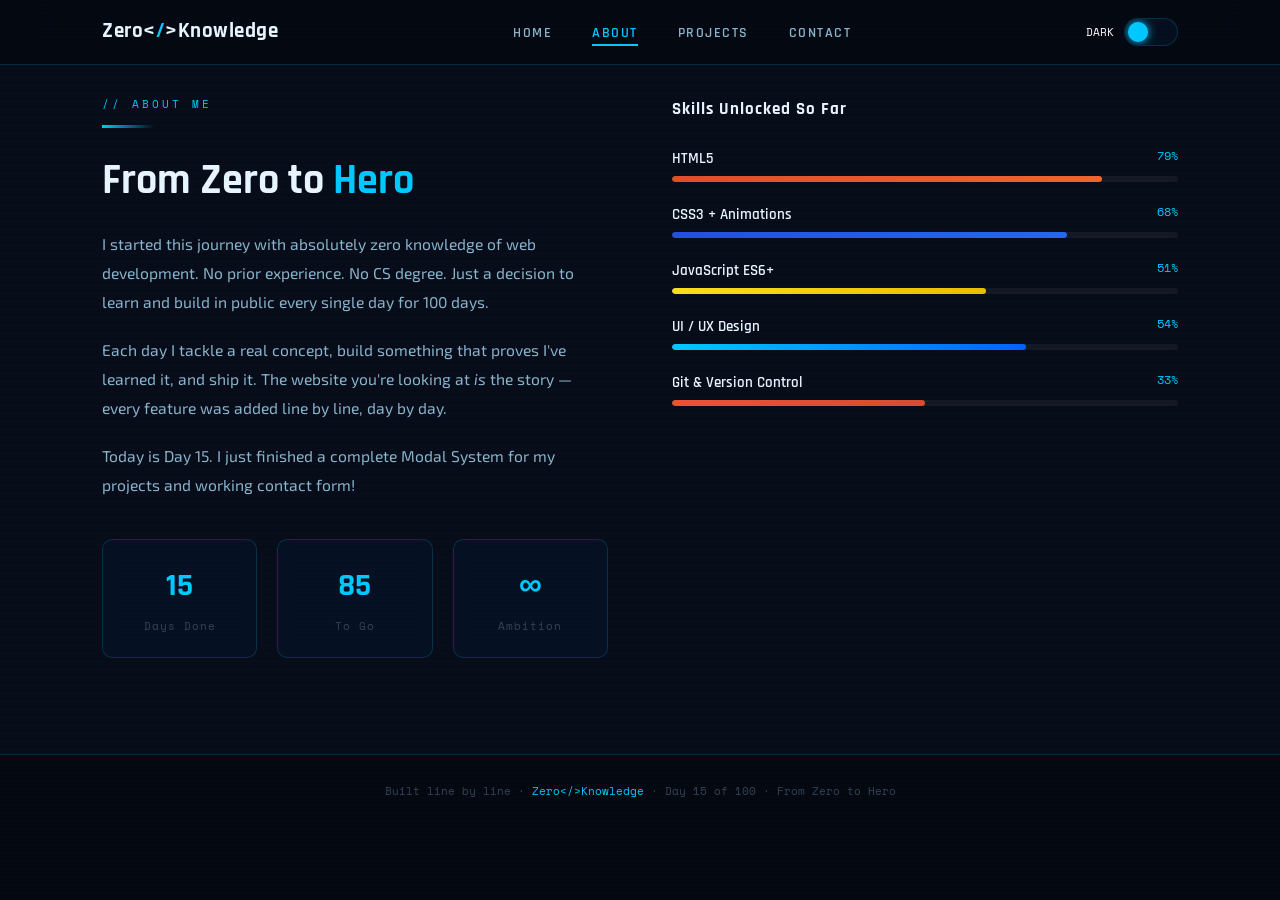
==== about.html @ e258e445 "Add files via upload" ====
<!DOCTYPE html>
<html lang="en" data-theme="dark">
<head>
  <meta charset="UTF-8" />
  <meta name="viewport" content="width=device-width, initial-scale=1.0" />
  <title>Zero&lt;/&gt;Knowledge — About</title>
  <link rel="preconnect" href="https://fonts.googleapis.com" />
  <link href="https://fonts.googleapis.com/css2?family=Rajdhani:wght@400;500;600;700&family=Exo+2:ital,wght@0,300;0,400;0,600;0,800;1,300&family=Space+Mono:wght@400;700&display=swap" rel="stylesheet" />
  <link rel="stylesheet" href="https://cdnjs.cloudflare.com/ajax/libs/font-awesome/6.5.1/css/all.min.css">
  <link rel="stylesheet" href="style.css">
</head>
<body>

<!-- NAVBAR -->
<nav>
  <div class="nav-inner">
    <a class="nav-logo" href="index.html">Zero&lt;<span>/</span>&gt;Knowledge</a>
    <ul class="nav-links">
      <li><a href="index.html">Home</a></li>
      <li><a href="about.html" class="active">About</a></li>
      <li><a href="projects.html">Projects</a></li>
      <li><a href="contact.html">Contact</a></li>
    </ul>
    <div class="theme-toggle" id="themeToggle">
      <span class="toggle-label" id="themeLabel">DARK</span>
      <div class="toggle-track"><div class="toggle-thumb"></div></div>
    </div>
  </div>
</nav>

<!-- ABOUT SECTION -->
<div class="alt-bg">
<div class="sec" id="about">
  <div class="about-grid">
    <div class="about-text reveal">
      <div class="sec-label">// ABOUT ME</div>
      <div class="divider"></div>
      <h2 class="sec-title">From Zero to <span style="color:var(--accent)">Hero</span></h2>
      <p>I started this journey with absolutely zero knowledge of web development. No prior experience. No CS degree. Just a decision to learn and build in public every single day for 100 days.</p>
      <p>Each day I tackle a real concept, build something that proves I've learned it, and ship it. The website you're looking at <em>is</em> the story — every feature was added line by line, day by day.</p>
      <p>Today is Day 15. I just finished a complete Modal System for my projects and working contact form!</p>
      <div class="stats">
        <div class="stat"><span class="stat-num">15</span><span class="stat-lbl">Days Done</span></div>
        <div class="stat"><span class="stat-num">85</span><span class="stat-lbl">To Go</span></div>
        <div class="stat"><span class="stat-num">∞</span><span class="stat-lbl">Ambition</span></div>
      </div>
    </div>
    <div class="skills reveal" style="transition-delay:.15s" id="skills-panel">
      <h3>Skills Unlocked So Far</h3>
      <div class="sk"><div class="sk-meta"><span class="sk-name">HTML5</span><span class="sk-pct" id="p1">0%</span></div><div class="sk-track"><div class="sk-fill f1" id="b1" data-to="85"></div></div></div>
      <div class="sk"><div class="sk-meta"><span class="sk-name">CSS3 + Animations</span><span class="sk-pct" id="p2">0%</span></div><div class="sk-track"><div class="sk-fill f2" id="b2" data-to="78"></div></div></div>
      <div class="sk"><div class="sk-meta"><span class="sk-name">JavaScript ES6+</span><span class="sk-pct" id="p3">0%</span></div><div class="sk-track"><div class="sk-fill f3" id="b3" data-to="62"></div></div></div>
      <div class="sk"><div class="sk-meta"><span class="sk-name">UI / UX Design</span><span class="sk-pct" id="p4">0%</span></div><div class="sk-track"><div class="sk-fill f4" id="b4" data-to="70"></div></div></div>
      <div class="sk"><div class="sk-meta"><span class="sk-name">Git & Version Control</span><span class="sk-pct" id="p5">0%</span></div><div class="sk-track"><div class="sk-fill f5" id="b5" data-to="50"></div></div></div>
    </div>
  </div>
</div>
</div>

<!-- FOOTER -->
<footer>Built line by line · <em>Zero&lt;/&gt;Knowledge</em> · Day 15 of 100 · From Zero to Hero</footer>

<script src="script.js"></script>
</body>
</html>
---- style.css ----
/* ═══════════════════════════════════════
   THEME VARIABLES
═══════════════════════════════════════ */
:root { --t: 0.45s; }

[data-theme="dark"] {
  --bg-primary:     #050810;
  --bg-secondary:   #080c18;
  --bg-card:        rgba(8, 18, 38, 0.72);
  --bg-glass:       rgba(0,200,255,0.05);
  --border-color:   rgba(0,200,255,0.18);
  --border-glow:    rgba(0,200,255,0.45);
  --text-primary:   #e8f4ff;
  --text-secondary: #8ab4cc;
  --text-muted:     #344455;
  --accent:         #00c8ff;
  --accent2:        #0062ff;
  --accent-red:     #ff3366;
  --accent-gold:    #ffd700;
  --nav-bg:         rgba(5,8,16,0.88);
  --card-shadow:    0 8px 40px rgba(0,200,255,0.07);
  --glow:           0 0 22px rgba(0,200,255,0.35), 0 0 70px rgba(0,200,255,0.12);
  --skill-bg:       rgba(255,255,255,0.05);
  --hero-img:       url('img/bg1.png');
  --hero-overlay:   linear-gradient(90deg, rgba(5,8,16,0.98) 0%, rgba(5,8,16,0.90) 40%, rgba(5,8,16,0.55) 65%, rgba(5,8,16,0.15) 100%);
  --scanline-op:    1;
}

[data-theme="light"] {
  --bg-primary:     #f2f5f9;
  --bg-secondary:   #ffffff;
  --bg-card:        rgba(255,255,255,0.88);
  --bg-glass:       rgba(0,100,200,0.04);
  --border-color:   rgba(0,100,200,0.14);
  --border-glow:    rgba(0,100,200,0.3);
  --text-primary:   #0a1628;
  --text-secondary: #3a5068;
  --text-muted:     #8899aa;
  --accent:         #0055cc;
  --accent2:        #003388;
  --accent-red:     #cc0033;
  --accent-gold:    #996600;
  --nav-bg:         rgba(242,245,249,0.92);
  --card-shadow:    0 8px 40px rgba(0,100,200,0.09);
  --glow:           0 4px 24px rgba(0,100,200,0.18);
  --skill-bg:       rgba(0,0,0,0.06);
  --hero-img:       url('img/bg2.png');
  --hero-overlay:   linear-gradient(90deg, rgba(242,245,249,0.98) 0%, rgba(242,245,249,0.92) 40%, rgba(242,245,249,0.55) 65%, rgba(242,245,249,0.1) 100%);
  --scanline-op:    0;
}

/* ═══ RESET ═══ */
*,*::before,*::after{box-sizing:border-box;margin:0;padding:0}
html{scroll-behavior:smooth}
body{
  font-family:'Exo 2',sans-serif;
  background:var(--bg-primary);
  color:var(--text-primary);
  transition:background var(--t),color var(--t);
  overflow-x:hidden;
  line-height:1.6;
}

/* Scanline */
body::before{
  content:'';
  position:fixed;inset:0;
  background:repeating-linear-gradient(0deg,transparent,transparent 2px,rgba(0,200,255,0.013) 2px,rgba(0,200,255,0.013) 4px);
  pointer-events:none;z-index:9999;
  opacity:var(--scanline-op);
  transition:opacity var(--t);
}

/* ═══ NAVBAR ═══ */
nav{
  position:fixed;top:0;left:0;right:0;z-index:1000;
  background:var(--nav-bg);
  backdrop-filter:blur(24px);-webkit-backdrop-filter:blur(24px);
  border-bottom:1px solid var(--border-color);
  transition:background var(--t),border-color var(--t);
}
.nav-inner{
  max-width:1140px;margin:0 auto;padding:0 2rem;
  height:64px;display:flex;align-items:center;justify-content:space-between;
}
.nav-logo{
  font-family:'Rajdhani',sans-serif;font-size:1.3rem;font-weight:700;
  color:var(--text-primary);text-decoration:none;letter-spacing:.5px;
  transition:color var(--t);
}
.nav-logo span{color:var(--accent);}
.nav-links{display:flex;align-items:center;gap:2.5rem;list-style:none;}
.nav-links a{
  font-family:'Rajdhani',sans-serif;font-size:.9rem;font-weight:600;
  letter-spacing:1.5px;text-transform:uppercase;
  color:var(--text-secondary);text-decoration:none;position:relative;
  transition:color .3s;
}
.nav-links a::after{
  content:'';position:absolute;bottom:-4px;left:0;right:0;
  height:2px;background:var(--accent);
  transform:scaleX(0);transform-origin:left;transition:transform .3s;
}
.nav-links a:hover{color:var(--accent);}
.nav-links a:hover::after{transform:scaleX(1);}
.nav-links a.active{color:var(--accent);}
.nav-links a.active::after{transform:scaleX(1);}

/* Toggle */
.theme-toggle{
  display:flex;align-items:center;gap:.6rem;cursor:pointer;user-select:none;
  font-family:'Space Mono',monospace;font-size:.7rem;
  transition:color var(--t);
}
.toggle-track{
  width:54px;height:28px;background:var(--bg-card);
  border-radius:14px;border:1px solid var(--border-color);
  position:relative;transition:background var(--t),border-color var(--t);overflow:hidden;
}
.toggle-thumb{
  position:absolute;top:3px;left:3px;width:20px;height:20px;
  border-radius:50%;background:var(--accent);
  box-shadow:0 0 10px var(--accent);
  transition:transform var(--t) cubic-bezier(.34,1.56,.64,1),background var(--t),box-shadow var(--t);
}
[data-theme="light"] .toggle-thumb{transform:translateX(26px);}
.toggle-label{
  transition:color var(--t);
}
[data-theme="dark"] .toggle-label{
  color: #ffffff;
}
[data-theme="light"] .toggle-label{
  color: #1a1a2e;
}

/* ═══ HERO ═══ */
.hero{
  min-height:100vh;
  background:var(--hero-img) center right/cover no-repeat;
  position:relative;
  display:flex;align-items:center;justify-content:flex-start;
  padding:7rem 0 5rem;
  transition:background var(--t);
}
.hero::before{
  content:'';position:absolute;inset:0;
  background:var(--hero-overlay);
  transition:background var(--t);
}
.hero-content{
  position:relative;z-index:1;
  max-width:560px;
  margin-left:0;
  padding-left:clamp(1.25rem,5vw,4rem);
}
.hero-tag{
  display:inline-flex;align-items:center;gap:.5rem;
  font-family:'Space Mono',monospace;font-size:.7rem;
  color:var(--accent);border:1px solid var(--border-color);
  background:var(--bg-glass);padding:.35rem .9rem;border-radius:4px;
  margin-bottom:1.75rem;letter-spacing:1.5px;
  transition:color var(--t),border-color var(--t);
}
.hero-tag::before{content:'▶';font-size:.55rem;animation:blink 1.5s infinite;}
@keyframes blink{0%,100%{opacity:1}50%{opacity:.2}}

.hero-greeting{
  font-size:1.2rem;font-weight:300;font-style:italic;
  color:var(--text-secondary);margin-bottom:.25rem;
  transition:color var(--t);
}
.hero-name{
  font-family:'Rajdhani',sans-serif;
  font-size:clamp(3rem,6vw,4.5rem);font-weight:700;
  line-height:.95;margin-bottom:.6rem;letter-spacing:1px;
}
.hero-name .zero{color:var(--text-primary);transition:color var(--t);}
.hero-name .knowledge{
  color:var(--accent);
  text-shadow:0 0 30px rgba(0,200,255,.4),0 0 80px rgba(0,200,255,.15);
  transition:color var(--t),text-shadow var(--t);
}
[data-theme="light"] .hero-name .knowledge{
  text-shadow:0 4px 20px rgba(0,100,200,.25);
}
.hero-role{
  font-family:'Space Mono',monospace;font-size:.9rem;
  color:var(--accent-red);font-weight:700;letter-spacing:3px;
  margin-bottom:1.5rem;text-transform:uppercase;
  transition:color var(--t);
}
.typewriter-wrap{
  font-size:1.05rem;color:var(--text-secondary);
  margin-bottom:2.5rem;min-height:64px;
  transition:color var(--t);
}
#tw{border-right:2px solid var(--accent);animation:cur .75s step-end infinite;}
@keyframes cur{50%{border-right-color:transparent;}}

.cta-group{display:flex;gap:1rem;flex-wrap:wrap;}
.btn-p{
  font-family:'Rajdhani',sans-serif;font-size:1rem;font-weight:700;
  letter-spacing:2px;text-transform:uppercase;padding:.85rem 2.2rem;
  border-radius:6px;border:none;background:var(--accent);color:#050810;
  cursor:pointer;text-decoration:none;display:inline-flex;align-items:center;gap:.5rem;
  box-shadow:var(--glow);transition:transform .2s,box-shadow .2s;
}
.btn-p:hover{transform:translateY(-3px);box-shadow:0 0 40px rgba(0,200,255,.55),0 0 100px rgba(0,200,255,.18);}
[data-theme="light"] .btn-p:hover{box-shadow:0 8px 30px rgba(0,100,200,.3);}
.btn-o{
  font-family:'Rajdhani',sans-serif;font-size:1rem;font-weight:700;
  letter-spacing:2px;text-transform:uppercase;padding:.85rem 2.2rem;
  border-radius:6px;border:1px solid var(--border-color);background:var(--bg-glass);
  color:var(--text-primary);cursor:pointer;text-decoration:none;
  display:inline-flex;align-items:center;gap:.5rem;
  transition:border-color .3s,color .3s,background .3s;
}
.btn-o:hover{border-color:var(--accent);color:var(--accent);}

.hero-badges{
  display:flex;gap:1.5rem;margin-top:3rem;
  padding-top:2rem;border-top:1px solid var(--border-color);
  transition:border-color var(--t);
}
.badge{
  display:flex;align-items:center;gap:.5rem;
  font-family:'Rajdhani',sans-serif;font-size:.82rem;font-weight:600;
  color:var(--text-secondary);letter-spacing:.5px;transition:color var(--t);
}

/* ═══ SECTIONS ═══ */
.sec{max-width:1140px;margin:0 auto;padding:6rem 2rem;}
.alt-bg{background:var(--bg-secondary);transition:background var(--t);}
.sec-label{
  font-family:'Space Mono',monospace;font-size:.68rem;letter-spacing:3px;
  text-transform:uppercase;color:var(--accent);margin-bottom:.7rem;
  transition:color var(--t);
}
.divider{width:52px;height:3px;background:linear-gradient(90deg,var(--accent),transparent);margin-bottom:1.25rem;}
.sec-title{
  font-family:'Rajdhani',sans-serif;font-size:clamp(1.9rem,4vw,2.6rem);
  font-weight:700;color:var(--text-primary);margin-bottom:.9rem;
  transition:color var(--t);
}
.sec-sub{font-size:.97rem;color:var(--text-secondary);max-width:580px;margin-bottom:3rem;transition:color var(--t);}

/* ═══ ABOUT ═══ */
.about-grid{display:grid;grid-template-columns:1fr 1fr;gap:4rem;align-items:start;}
.about-text p{color:var(--text-secondary);margin-bottom:1.2rem;line-height:1.85;font-size:.98rem;transition:color var(--t);}
code{font-family:'Space Mono',monospace;font-size:.82rem;color:var(--accent);}
.stats{display:grid;grid-template-columns:repeat(3,1fr);gap:1.25rem;margin-top:2.5rem;}
.stat{
  background:var(--bg-card);border:1px solid var(--border-color);
  border-radius:10px;padding:1.25rem;text-align:center;
  backdrop-filter:blur(10px);transition:all .3s;
}
.stat:hover{border-color:var(--accent);box-shadow:var(--glow);transform:translateY(-4px);}
.stat-num{font-family:'Rajdhani',sans-serif;font-size:2rem;font-weight:700;color:var(--accent);display:block;transition:color var(--t);}
.stat-lbl{font-size:.7rem;color:var(--text-muted);font-family:'Space Mono',monospace;letter-spacing:1px;}

/* Skills */
.skills h3{
  font-family:'Rajdhani',sans-serif;font-size:1.05rem;font-weight:700;
  color:var(--text-primary);margin-bottom:1.5rem;letter-spacing:1px;transition:color var(--t);
}
.sk{margin-bottom:1.3rem;}
.sk-meta{display:flex;justify-content:space-between;margin-bottom:.35rem;}
.sk-name{font-family:'Rajdhani',sans-serif;font-size:.92rem;font-weight:600;color:var(--text-primary);transition:color var(--t);}
.sk-pct{font-family:'Space Mono',monospace;font-size:.72rem;color:var(--accent);transition:color var(--t);}
.sk-track{height:6px;background:var(--skill-bg);border-radius:3px;overflow:hidden;}
.sk-fill{height:100%;border-radius:3px;width:0;transition:width 1.6s cubic-bezier(.25,1,.5,1);}
.f1{background:linear-gradient(90deg,#e34c26,#f16529);}
.f2{background:linear-gradient(90deg,#264de4,#2965f1);}
.f3{background:linear-gradient(90deg,#f7df1e,#e6c000);}
.f4{background:linear-gradient(90deg,#00c8ff,#0062ff);}
.f5{background:linear-gradient(90deg,#f05032,#d94c2e);}

/* ═══ PROJECTS ═══ */
.projects-grid{
  display:grid;
  grid-template-columns:repeat(auto-fill,minmax(320px,1fr));
  gap:1.5rem;
  margin-top:2rem;
}
.project-card{
  background:var(--bg-card);
  border:1px solid var(--border-color);
  border-radius:16px;
  padding:1.5rem;
  transition:all .3s;
  cursor:pointer;
}
.project-card:hover{
  transform:translateY(-6px);
  border-color:var(--accent);
  box-shadow:var(--card-shadow);
}
.project-icon{font-size:2rem;margin-bottom:.75rem;}
.project-day{
  font-family:'Space Mono',monospace;
  font-size:.65rem;
  color:var(--accent);
  letter-spacing:2px;
  margin-bottom:.5rem;
}
.project-card h3{
  font-family:'Rajdhani',sans-serif;
  font-size:1.2rem;
  margin-bottom:.5rem;
  color:var(--text-primary);
}
.project-card p{
  font-size:.85rem;
  color:var(--text-secondary);
  margin-bottom:1rem;
  line-height:1.5;
}
.project-tags{display:flex;gap:.5rem;flex-wrap:wrap;}
.project-tags span{
  font-family:'Space Mono',monospace;
  font-size:.6rem;
  padding:.2rem .6rem;
  border-radius:4px;
  background:var(--bg-glass);
  color:var(--accent);
}

/* ═══ MODAL SYSTEM (Day 15) ═══ */
.modal-overlay {
  position: fixed;
  top: 0;
  left: 0;
  width: 100%;
  height: 100%;
  background: rgba(0, 0, 0, 0.85);
  backdrop-filter: blur(12px);
  z-index: 2000;
  display: none;
  align-items: center;
  justify-content: center;
  opacity: 0;
  transition: opacity 0.3s ease;
}

.modal-overlay.active {
  display: flex;
  opacity: 1;
}

.modal-container {
  background: var(--bg-card);
  border: 1px solid var(--accent);
  border-radius: 20px;
  max-width: 550px;
  width: 90%;
  padding: 2rem;
  position: relative;
  transform: scale(0.9);
  transition: transform 0.3s ease;
  box-shadow: 0 20px 40px rgba(0, 0, 0, 0.3);
}

.modal-overlay.active .modal-container {
  transform: scale(1);
}

.modal-close {
  position: absolute;
  top: 1rem;
  right: 1.2rem;
  font-size: 1.8rem;
  background: none;
  border: none;
  color: var(--text-muted);
  cursor: pointer;
  transition: color 0.3s;
}

.modal-close:hover {
  color: var(--accent-red);
}

.modal-icon {
  font-size: 3rem;
  text-align: center;
  margin-bottom: 0.5rem;
}

.modal-day {
  font-family: 'Space Mono', monospace;
  font-size: 0.7rem;
  color: var(--accent);
  letter-spacing: 2px;
  text-align: center;
  margin-bottom: 0.5rem;
}

.modal-title {
  font-family: 'Rajdhani', sans-serif;
  font-size: 1.8rem;
  font-weight: 700;
  text-align: center;
  color: var(--text-primary);
  margin-bottom: 1rem;
}

.modal-description {
  font-size: 0.95rem;
  line-height: 1.7;
  color: var(--text-secondary);
  margin-bottom: 1.2rem;
  text-align: center;
}

.modal-tech {
  display: flex;
  flex-wrap: wrap;
  justify-content: center;
  gap: 0.5rem;
  margin-bottom: 1.2rem;
}

.modal-tech span {
  font-family: 'Space Mono', monospace;
  font-size: 0.7rem;
  padding: 0.3rem 0.8rem;
  border-radius: 20px;
  background: var(--bg-glass);
  border: 1px solid var(--accent);
  color: var(--accent);
}

.modal-lessons {
  margin-bottom: 1.5rem;
}

.modal-lessons h4 {
  font-family: 'Rajdhani', sans-serif;
  font-size: 1rem;
  color: var(--text-primary);
  margin-bottom: 0.6rem;
  display: flex;
  align-items: center;
  gap: 0.5rem;
}

.modal-lessons ul {
  list-style: none;
  padding-left: 0;
}

.modal-lessons li {
  font-size: 0.85rem;
  color: var(--text-secondary);
  margin-bottom: 0.4rem;
  padding-left: 1.2rem;
  position: relative;
}

.modal-lessons li::before {
  content: "▹";
  position: absolute;
  left: 0;
  color: var(--accent);
}

.modal-live-btn {
  width: 100%;
  padding: 0.8rem;
  font-family: 'Rajdhani', sans-serif;
  font-size: 0.9rem;
  font-weight: 700;
  letter-spacing: 1px;
  text-transform: uppercase;
  background: var(--accent);
  border: none;
  border-radius: 8px;
  color: var(--bg-primary);
  cursor: pointer;
  transition: all 0.3s;
}

.modal-live-btn:hover {
  transform: translateY(-2px);
  box-shadow: var(--glow);
}

[data-theme="light"] .modal-container {
  background: white;
  border-color: var(--accent);
}

[data-theme="light"] .modal-tech span {
  background: rgba(0, 100, 200, 0.1);
}

/* ═══ CONTACT ═══ */
.contact-grid{
  display:grid;
  grid-template-columns:1fr 1fr;
  gap:3rem;
}
.contact-form{display:flex;flex-direction:column;gap:1.25rem;}
.form-group{display:flex;flex-direction:column;gap:.5rem;}
.form-group label{
  font-family:'Rajdhani',sans-serif;
  font-size:.8rem;
  font-weight:600;
  letter-spacing:1px;
  color:var(--text-secondary);
}
.form-group input,
.form-group textarea{
  background:var(--bg-card);
  border:1px solid var(--border-color);
  border-radius:8px;
  padding:.85rem 1rem;
  font-family:'Exo 2',sans-serif;
  font-size:.9rem;
  color:var(--text-primary);
  transition:all .3s;
}
.form-group input:focus,
.form-group textarea:focus{
  outline:none;
  border-color:var(--accent);
  box-shadow:0 0 0 3px rgba(0,200,255,0.1);
}
.contact-info p{
  color:var(--text-secondary);
  line-height:1.8;
  margin-bottom:1.5rem;
}
.social-links-list{display:flex;flex-direction:column;gap:1rem;}
.social-link{
  display:flex;
  align-items:center;
  gap:1rem;
  padding:1rem;
  background:var(--bg-card);
  border:1px solid var(--border-color);
  border-radius:12px;
  text-decoration:none;
  transition:all .3s;
}
.social-link:hover{
  transform:translateX(6px);
  border-color:var(--accent);
}
.social-link i{font-size:1.5rem;color:var(--accent);}
.social-name{font-weight:600;color:var(--text-primary);margin-bottom:.2rem;}
.social-handle{font-size:.7rem;color:var(--text-muted);}

/* ═══ FOOTER ═══ */
footer{
  border-top:1px solid var(--border-color);
  padding:1.75rem;
  text-align:center;
  font-family:'Space Mono',monospace;
  font-size:.68rem;
  color:var(--text-muted);
  transition:border-color var(--t),color var(--t);
}
footer em{color:var(--accent);font-style:normal;}

/* ═══ SCROLL REVEAL ═══ */
.reveal{opacity:0;transform:translateY(28px);transition:opacity .7s ease,transform .7s ease;}
.reveal.on{opacity:1;transform:translateY(0);}

/* ═══ RESPONSIVE ═══ */
@media(max-width:768px){
  .about-grid{grid-template-columns:1fr;gap:2.5rem;}
  .contact-grid{grid-template-columns:1fr;gap:2rem;}
  .nav-links{display:none;}
  .hero-badges{gap:1rem;}
  .hero{padding:6rem 0 4rem;background-position:right center;}
  .hero-content{padding-left:1.25rem;padding-right:1rem;}
  .hero-name{font-size:clamp(2.4rem,10vw,3.5rem);}
  .cta-group{flex-direction:column;gap:.75rem;}
  .btn-p,.btn-o{width:100%;justify-content:center;}
  .hero-badges{flex-wrap:wrap;}
  .projects-grid{grid-template-columns:1fr;}
}
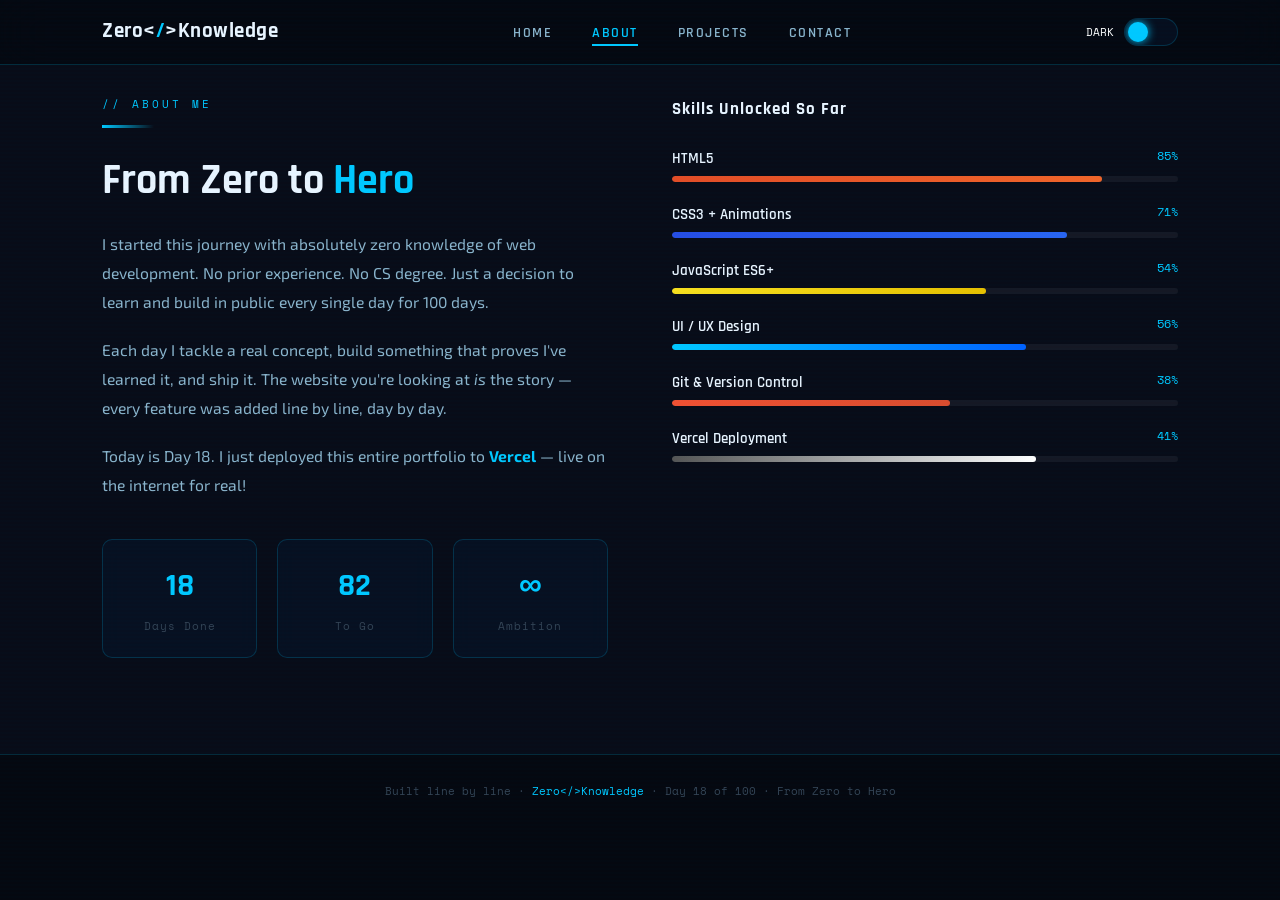
==== commit 3de2f981: "Add files via upload" ====
--- a/about.html
+++ b/about.html
@@ -2,7 +2,7 @@
 <html lang="en" data-theme="dark">
 <head>
   <meta charset="UTF-8" />
-  <meta name="viewport" content="width=device-width, initial-scale=1.0" />
+  <meta name="viewport" content="width=device-width, initial-scale=1.0, user-scalable=yes" />
   <title>Zero&lt;/&gt;Knowledge — About</title>
   <link rel="preconnect" href="https://fonts.googleapis.com" />
   <link href="https://fonts.googleapis.com/css2?family=Rajdhani:wght@400;500;600;700&family=Exo+2:ital,wght@0,300;0,400;0,600;0,800;1,300&family=Space+Mono:wght@400;700&display=swap" rel="stylesheet" />
@@ -26,7 +26,19 @@
       <div class="toggle-track"><div class="toggle-thumb"></div></div>
     </div>
   </div>
+  <div class="mobile-menu-btn" id="mobileMenuBtn">
+    <i class="fas fa-bars"></i>
+  </div>
 </nav>
+
+<div class="mobile-menu" id="mobileMenu">
+  <ul class="mobile-nav-links">
+    <li><a href="index.html">Home</a></li>
+    <li><a href="about.html" class="active">About</a></li>
+    <li><a href="projects.html">Projects</a></li>
+    <li><a href="contact.html">Contact</a></li>
+  </ul>
+</div>
 
 <!-- ABOUT SECTION -->
 <div class="alt-bg">
@@ -38,10 +50,10 @@
       <h2 class="sec-title">From Zero to <span style="color:var(--accent)">Hero</span></h2>
       <p>I started this journey with absolutely zero knowledge of web development. No prior experience. No CS degree. Just a decision to learn and build in public every single day for 100 days.</p>
       <p>Each day I tackle a real concept, build something that proves I've learned it, and ship it. The website you're looking at <em>is</em> the story — every feature was added line by line, day by day.</p>
-      <p>Today is Day 15. I just finished a complete Modal System for my projects and working contact form!</p>
+      <p>Today is Day 18. I just deployed this entire portfolio to <strong style="color:var(--accent)">Vercel</strong> — live on the internet for real!</p>
       <div class="stats">
-        <div class="stat"><span class="stat-num">15</span><span class="stat-lbl">Days Done</span></div>
-        <div class="stat"><span class="stat-num">85</span><span class="stat-lbl">To Go</span></div>
+        <div class="stat"><span class="stat-num">18</span><span class="stat-lbl">Days Done</span></div>
+        <div class="stat"><span class="stat-num">82</span><span class="stat-lbl">To Go</span></div>
         <div class="stat"><span class="stat-num">∞</span><span class="stat-lbl">Ambition</span></div>
       </div>
     </div>
@@ -51,14 +63,15 @@
       <div class="sk"><div class="sk-meta"><span class="sk-name">CSS3 + Animations</span><span class="sk-pct" id="p2">0%</span></div><div class="sk-track"><div class="sk-fill f2" id="b2" data-to="78"></div></div></div>
       <div class="sk"><div class="sk-meta"><span class="sk-name">JavaScript ES6+</span><span class="sk-pct" id="p3">0%</span></div><div class="sk-track"><div class="sk-fill f3" id="b3" data-to="62"></div></div></div>
       <div class="sk"><div class="sk-meta"><span class="sk-name">UI / UX Design</span><span class="sk-pct" id="p4">0%</span></div><div class="sk-track"><div class="sk-fill f4" id="b4" data-to="70"></div></div></div>
-      <div class="sk"><div class="sk-meta"><span class="sk-name">Git & Version Control</span><span class="sk-pct" id="p5">0%</span></div><div class="sk-track"><div class="sk-fill f5" id="b5" data-to="50"></div></div></div>
+      <div class="sk"><div class="sk-meta"><span class="sk-name">Git & Version Control</span><span class="sk-pct" id="p5">0%</span></div><div class="sk-track"><div class="sk-fill f5" id="b5" data-to="55"></div></div></div>
+      <div class="sk"><div class="sk-meta"><span class="sk-name">Vercel Deployment</span><span class="sk-pct" id="p6">0%</span></div><div class="sk-track"><div class="sk-fill f6" id="b6" data-to="72"></div></div></div>
     </div>
   </div>
 </div>
 </div>
 
 <!-- FOOTER -->
-<footer>Built line by line · <em>Zero&lt;/&gt;Knowledge</em> · Day 15 of 100 · From Zero to Hero</footer>
+<footer>Built line by line · <em>Zero&lt;/&gt;Knowledge</em> · Day 18 of 100 · From Zero to Hero</footer>
 
 <script src="script.js"></script>
 </body>
--- a/style.css
+++ b/style.css
@@ -17,6 +17,7 @@
   --accent2:        #0062ff;
   --accent-red:     #ff3366;
   --accent-gold:    #ffd700;
+  --accent-green:   #00ff88;
   --nav-bg:         rgba(5,8,16,0.88);
   --card-shadow:    0 8px 40px rgba(0,200,255,0.07);
   --glow:           0 0 22px rgba(0,200,255,0.35), 0 0 70px rgba(0,200,255,0.12);
@@ -24,6 +25,8 @@
   --hero-img:       url('img/bg1.png');
   --hero-overlay:   linear-gradient(90deg, rgba(5,8,16,0.98) 0%, rgba(5,8,16,0.90) 40%, rgba(5,8,16,0.55) 65%, rgba(5,8,16,0.15) 100%);
   --scanline-op:    1;
+  --deploy-bg:      rgba(0,200,255,0.07);
+  --deploy-border:  rgba(0,200,255,0.3);
 }
 
 [data-theme="light"] {
@@ -40,6 +43,7 @@
   --accent2:        #003388;
   --accent-red:     #cc0033;
   --accent-gold:    #996600;
+  --accent-green:   #007744;
   --nav-bg:         rgba(242,245,249,0.92);
   --card-shadow:    0 8px 40px rgba(0,100,200,0.09);
   --glow:           0 4px 24px rgba(0,100,200,0.18);
@@ -47,6 +51,8 @@
   --hero-img:       url('img/bg2.png');
   --hero-overlay:   linear-gradient(90deg, rgba(242,245,249,0.98) 0%, rgba(242,245,249,0.92) 40%, rgba(242,245,249,0.55) 65%, rgba(242,245,249,0.1) 100%);
   --scanline-op:    0;
+  --deploy-bg:      rgba(0,100,200,0.06);
+  --deploy-border:  rgba(0,100,200,0.25);
 }
 
 /* ═══ RESET ═══ */
@@ -73,33 +79,117 @@
 
 /* ═══ NAVBAR ═══ */
 nav{
-  position:fixed;top:0;left:0;right:0;z-index:1000;
+  position:fixed;
+  top:0;
+  left:0;
+  right:0;
+  z-index:1000;
   background:var(--nav-bg);
-  backdrop-filter:blur(24px);-webkit-backdrop-filter:blur(24px);
+  backdrop-filter:blur(24px);
   border-bottom:1px solid var(--border-color);
   transition:background var(--t),border-color var(--t);
 }
+
 .nav-inner{
-  max-width:1140px;margin:0 auto;padding:0 2rem;
-  height:64px;display:flex;align-items:center;justify-content:space-between;
-}
+  max-width:1140px;
+  margin:0 auto;
+  padding:0 2rem;
+  height:64px;
+  display:flex;
+  align-items:center;
+  justify-content:space-between;
+}
+
+.mobile-menu-btn{
+  display:none;
+  position:absolute;
+  right:20px;
+  top:18px;
+  font-size:24px;
+  cursor:pointer;
+  color:var(--text-primary);
+  z-index:1001;
+}
+
+.mobile-menu{
+  display:none;
+  position:fixed;
+  top:64px;
+  left:0;
+  right:0;
+  background:var(--nav-bg);
+  backdrop-filter:blur(24px);
+  border-bottom:1px solid var(--border-color);
+  z-index:999;
+  padding:1rem;
+  transform:translateX(-100%);
+  transition:transform 0.3s ease;
+}
+
+.mobile-menu.active{
+  transform:translateX(0);
+  display:block;
+}
+
+.mobile-nav-links{
+  list-style:none;
+  display:flex;
+  flex-direction:column;
+  gap:1rem;
+  text-align:center;
+}
+
+.mobile-nav-links a{
+  font-family:'Rajdhani',sans-serif;
+  font-size:1rem;
+  font-weight:600;
+  letter-spacing:1.5px;
+  text-transform:uppercase;
+  color:var(--text-secondary);
+  text-decoration:none;
+  display:block;
+  padding:0.5rem;
+}
+
+.mobile-nav-links a.active,
+.mobile-nav-links a:hover{
+  color:var(--accent);
+}
+
 .nav-logo{
-  font-family:'Rajdhani',sans-serif;font-size:1.3rem;font-weight:700;
-  color:var(--text-primary);text-decoration:none;letter-spacing:.5px;
+  font-family:'Rajdhani',sans-serif;
+  font-size:1.3rem;
+  font-weight:700;
+  color:var(--text-primary);
+  text-decoration:none;
+  letter-spacing:.5px;
   transition:color var(--t);
 }
+
 .nav-logo span{color:var(--accent);}
 .nav-links{display:flex;align-items:center;gap:2.5rem;list-style:none;}
 .nav-links a{
-  font-family:'Rajdhani',sans-serif;font-size:.9rem;font-weight:600;
-  letter-spacing:1.5px;text-transform:uppercase;
-  color:var(--text-secondary);text-decoration:none;position:relative;
+  font-family:'Rajdhani',sans-serif;
+  font-size:.9rem;
+  font-weight:600;
+  letter-spacing:1.5px;
+  text-transform:uppercase;
+  color:var(--text-secondary);
+  text-decoration:none;
+  position:relative;
   transition:color .3s;
 }
 .nav-links a::after{
-  content:'';position:absolute;bottom:-4px;left:0;right:0;
-  height:2px;background:var(--accent);
-  transform:scaleX(0);transform-origin:left;transition:transform .3s;
+  content:'';
+  position:absolute;
+  bottom:-4px;
+  left:0;
+  right:0;
+  height:2px;
+  background:var(--accent);
+  transform:scaleX(0);
+  transform-origin:left;
+  transition:transform .3s;
 }
 .nav-links a:hover{color:var(--accent);}
 .nav-links a:hover::after{transform:scaleX(1);}
@@ -108,166 +198,266 @@
 
 /* Toggle */
 .theme-toggle{
-  display:flex;align-items:center;gap:.6rem;cursor:pointer;user-select:none;
-  font-family:'Space Mono',monospace;font-size:.7rem;
+  display:flex;
+  align-items:center;
+  gap:.6rem;
+  cursor:pointer;
+  user-select:none;
+  font-family:'Space Mono',monospace;
+  font-size:.7rem;
   transition:color var(--t);
 }
 .toggle-track{
-  width:54px;height:28px;background:var(--bg-card);
-  border-radius:14px;border:1px solid var(--border-color);
-  position:relative;transition:background var(--t),border-color var(--t);overflow:hidden;
+  width:54px;
+  height:28px;
+  background:var(--bg-card);
+  border-radius:14px;
+  border:1px solid var(--border-color);
+  position:relative;
+  transition:background var(--t),border-color var(--t);
+  overflow:hidden;
 }
 .toggle-thumb{
-  position:absolute;top:3px;left:3px;width:20px;height:20px;
-  border-radius:50%;background:var(--accent);
+  position:absolute;
+  top:3px;
+  left:3px;
+  width:20px;
+  height:20px;
+  border-radius:50%;
+  background:var(--accent);
   box-shadow:0 0 10px var(--accent);
   transition:transform var(--t) cubic-bezier(.34,1.56,.64,1),background var(--t),box-shadow var(--t);
 }
 [data-theme="light"] .toggle-thumb{transform:translateX(26px);}
-.toggle-label{
-  transition:color var(--t);
-}
-[data-theme="dark"] .toggle-label{
-  color: #ffffff;
-}
-[data-theme="light"] .toggle-label{
-  color: #1a1a2e;
-}
+[data-theme="dark"] .toggle-label{color:#ffffff;}
+[data-theme="light"] .toggle-label{color:#1a1a2e;}
 
 /* ═══ HERO ═══ */
 .hero{
   min-height:100vh;
   background:var(--hero-img) center right/cover no-repeat;
   position:relative;
-  display:flex;align-items:center;justify-content:flex-start;
+  display:flex;
+  align-items:center;
+  justify-content:flex-start;
   padding:7rem 0 5rem;
   transition:background var(--t);
 }
 .hero::before{
-  content:'';position:absolute;inset:0;
+  content:'';
+  position:absolute;
+  inset:0;
   background:var(--hero-overlay);
   transition:background var(--t);
 }
 .hero-content{
-  position:relative;z-index:1;
+  position:relative;
+  z-index:1;
   max-width:560px;
-  margin-left:0;
   padding-left:clamp(1.25rem,5vw,4rem);
 }
 .hero-tag{
+  display:inline-flex;
+  align-items:center;
+  gap:.5rem;
+  font-family:'Space Mono',monospace;
+  font-size:.7rem;
+  color:var(--accent);
+  border:1px solid var(--border-color);
+  background:var(--bg-glass);
+  padding:.35rem .9rem;
+  border-radius:4px;
+  margin-bottom:1.75rem;
+  letter-spacing:1px;
+}
+.hero-greeting{
+  font-size:clamp(1rem,2.5vw,1.2rem);
+  color:var(--text-secondary);
+  font-weight:300;
+  font-style:italic;
+  margin-bottom:.4rem;
+}
+.hero-name{
+  font-family:'Rajdhani',sans-serif;
+  font-size:clamp(3rem,9vw,5.5rem);
+  font-weight:700;
+  line-height:.95;
+  margin-bottom:1.25rem;
+  letter-spacing:-.5px;
+}
+.zero{
+  color:var(--text-primary);
+  text-shadow:0 0 40px rgba(0,200,255,0.15);
+}
+.knowledge{
+  color:var(--accent);
+  text-shadow:0 0 40px rgba(0,200,255,0.4);
+}
+.hero-role{
+  font-family:'Space Mono',monospace;
+  font-size:.78rem;
+  letter-spacing:3.5px;
+  text-transform:uppercase;
+  color:var(--text-muted);
+  margin-bottom:1.5rem;
+}
+.typewriter-wrap{
+  font-family:'Exo 2',sans-serif;
+  font-size:1.05rem;
+  color:var(--text-secondary);
+  min-height:1.6rem;
+  margin-bottom:2.25rem;
+}
+#tw::after{
+  content:'|';
+  color:var(--accent);
+  animation:blink .75s step-end infinite;
+}
+@keyframes blink{50%{opacity:0}}
+
+/* ═══ DEPLOY BANNER (DAY 18) ═══ */
+.deploy-banner{
+  display:inline-flex;
+  align-items:center;
+  gap:.75rem;
+  background:var(--deploy-bg);
+  border:1px solid var(--deploy-border);
+  border-radius:8px;
+  padding:.6rem 1rem;
+  margin-bottom:2rem;
+  font-size:.8rem;
+  color:var(--text-secondary);
+  backdrop-filter:blur(8px);
+  animation:pulse-border 2.5s ease-in-out infinite;
+}
+@keyframes pulse-border{
+  0%,100%{border-color:var(--deploy-border);}
+  50%{border-color:var(--accent);}
+}
+.deploy-dot{
+  width:8px;
+  height:8px;
+  border-radius:50%;
+  background:var(--accent-green);
+  box-shadow:0 0 8px var(--accent-green);
+  flex-shrink:0;
+  animation:dot-pulse 1.4s ease-in-out infinite;
+}
+@keyframes dot-pulse{
+  0%,100%{opacity:1;transform:scale(1);}
+  50%{opacity:.6;transform:scale(.85);}
+}
+.deploy-text{color:var(--text-secondary);font-family:'Space Mono',monospace;font-size:.7rem;letter-spacing:.5px;}
+.deploy-text strong{color:var(--text-primary);}
+.deploy-link{
+  font-family:'Space Mono',monospace;
+  font-size:.65rem;
+  color:var(--accent);
+  text-decoration:none;
+  padding:.2rem .5rem;
+  border:1px solid var(--border-color);
+  border-radius:4px;
+  transition:all .3s;
+  white-space:nowrap;
+}
+.deploy-link:hover{background:var(--accent);color:var(--bg-primary);border-color:var(--accent);}
+
+/* CTA Buttons */
+.cta-group{display:flex;gap:1rem;margin-bottom:2rem;flex-wrap:wrap;}
+.btn-p{
   display:inline-flex;align-items:center;gap:.5rem;
-  font-family:'Space Mono',monospace;font-size:.7rem;
-  color:var(--accent);border:1px solid var(--border-color);
-  background:var(--bg-glass);padding:.35rem .9rem;border-radius:4px;
-  margin-bottom:1.75rem;letter-spacing:1.5px;
-  transition:color var(--t),border-color var(--t);
-}
-.hero-tag::before{content:'▶';font-size:.55rem;animation:blink 1.5s infinite;}
-@keyframes blink{0%,100%{opacity:1}50%{opacity:.2}}
-
-.hero-greeting{
-  font-size:1.2rem;font-weight:300;font-style:italic;
-  color:var(--text-secondary);margin-bottom:.25rem;
-  transition:color var(--t);
-}
-.hero-name{
-  font-family:'Rajdhani',sans-serif;
-  font-size:clamp(3rem,6vw,4.5rem);font-weight:700;
-  line-height:.95;margin-bottom:.6rem;letter-spacing:1px;
-}
-.hero-name .zero{color:var(--text-primary);transition:color var(--t);}
-.hero-name .knowledge{
-  color:var(--accent);
-  text-shadow:0 0 30px rgba(0,200,255,.4),0 0 80px rgba(0,200,255,.15);
-  transition:color var(--t),text-shadow var(--t);
-}
-[data-theme="light"] .hero-name .knowledge{
-  text-shadow:0 4px 20px rgba(0,100,200,.25);
-}
-.hero-role{
-  font-family:'Space Mono',monospace;font-size:.9rem;
-  color:var(--accent-red);font-weight:700;letter-spacing:3px;
-  margin-bottom:1.5rem;text-transform:uppercase;
-  transition:color var(--t);
-}
-.typewriter-wrap{
-  font-size:1.05rem;color:var(--text-secondary);
-  margin-bottom:2.5rem;min-height:64px;
-  transition:color var(--t);
-}
-#tw{border-right:2px solid var(--accent);animation:cur .75s step-end infinite;}
-@keyframes cur{50%{border-right-color:transparent;}}
-
-.cta-group{display:flex;gap:1rem;flex-wrap:wrap;}
-.btn-p{
-  font-family:'Rajdhani',sans-serif;font-size:1rem;font-weight:700;
-  letter-spacing:2px;text-transform:uppercase;padding:.85rem 2.2rem;
-  border-radius:6px;border:none;background:var(--accent);color:#050810;
-  cursor:pointer;text-decoration:none;display:inline-flex;align-items:center;gap:.5rem;
-  box-shadow:var(--glow);transition:transform .2s,box-shadow .2s;
-}
-.btn-p:hover{transform:translateY(-3px);box-shadow:0 0 40px rgba(0,200,255,.55),0 0 100px rgba(0,200,255,.18);}
-[data-theme="light"] .btn-p:hover{box-shadow:0 8px 30px rgba(0,100,200,.3);}
+  padding:.75rem 1.75rem;
+  font-family:'Rajdhani',sans-serif;
+  font-size:.9rem;font-weight:700;
+  letter-spacing:1px;text-transform:uppercase;
+  background:var(--accent);color:var(--bg-primary);
+  border:2px solid var(--accent);
+  border-radius:6px;
+  text-decoration:none;
+  transition:all .3s;cursor:pointer;
+}
+.btn-p:hover{background:transparent;color:var(--accent);box-shadow:var(--glow);}
 .btn-o{
-  font-family:'Rajdhani',sans-serif;font-size:1rem;font-weight:700;
-  letter-spacing:2px;text-transform:uppercase;padding:.85rem 2.2rem;
-  border-radius:6px;border:1px solid var(--border-color);background:var(--bg-glass);
-  color:var(--text-primary);cursor:pointer;text-decoration:none;
   display:inline-flex;align-items:center;gap:.5rem;
-  transition:border-color .3s,color .3s,background .3s;
+  padding:.75rem 1.75rem;
+  font-family:'Rajdhani',sans-serif;
+  font-size:.9rem;font-weight:700;
+  letter-spacing:1px;text-transform:uppercase;
+  background:transparent;color:var(--text-primary);
+  border:2px solid var(--border-color);
+  border-radius:6px;
+  text-decoration:none;
+  transition:all .3s;
 }
 .btn-o:hover{border-color:var(--accent);color:var(--accent);}
 
-.hero-badges{
-  display:flex;gap:1.5rem;margin-top:3rem;
-  padding-top:2rem;border-top:1px solid var(--border-color);
-  transition:border-color var(--t);
-}
+.hero-badges{display:flex;gap:.75rem;flex-wrap:wrap;}
 .badge{
-  display:flex;align-items:center;gap:.5rem;
-  font-family:'Rajdhani',sans-serif;font-size:.82rem;font-weight:600;
-  color:var(--text-secondary);letter-spacing:.5px;transition:color var(--t);
+  display:inline-flex;align-items:center;gap:.4rem;
+  font-family:'Space Mono',monospace;
+  font-size:.65rem;letter-spacing:1px;
+  color:var(--text-muted);
+  border:1px solid var(--text-muted);
+  padding:.3rem .7rem;border-radius:4px;
+  opacity:.65;
 }
 
 /* ═══ SECTIONS ═══ */
-.sec{max-width:1140px;margin:0 auto;padding:6rem 2rem;}
+.sec{
+  max-width:1140px;
+  margin:0 auto;
+  padding:6rem 2rem;
+}
 .alt-bg{background:var(--bg-secondary);transition:background var(--t);}
 .sec-label{
-  font-family:'Space Mono',monospace;font-size:.68rem;letter-spacing:3px;
-  text-transform:uppercase;color:var(--accent);margin-bottom:.7rem;
-  transition:color var(--t);
+  font-family:'Space Mono',monospace;
+  font-size:.68rem;
+  letter-spacing:3px;
+  text-transform:uppercase;
+  color:var(--accent);
+  margin-bottom:.7rem;
 }
 .divider{width:52px;height:3px;background:linear-gradient(90deg,var(--accent),transparent);margin-bottom:1.25rem;}
 .sec-title{
-  font-family:'Rajdhani',sans-serif;font-size:clamp(1.9rem,4vw,2.6rem);
-  font-weight:700;color:var(--text-primary);margin-bottom:.9rem;
-  transition:color var(--t);
-}
-.sec-sub{font-size:.97rem;color:var(--text-secondary);max-width:580px;margin-bottom:3rem;transition:color var(--t);}
+  font-family:'Rajdhani',sans-serif;
+  font-size:clamp(1.9rem,4vw,2.6rem);
+  font-weight:700;
+  color:var(--text-primary);
+  margin-bottom:.9rem;
+}
+.sec-sub{font-size:.97rem;color:var(--text-secondary);max-width:580px;margin-bottom:3rem;}
 
 /* ═══ ABOUT ═══ */
 .about-grid{display:grid;grid-template-columns:1fr 1fr;gap:4rem;align-items:start;}
-.about-text p{color:var(--text-secondary);margin-bottom:1.2rem;line-height:1.85;font-size:.98rem;transition:color var(--t);}
+.about-text p{color:var(--text-secondary);margin-bottom:1.2rem;line-height:1.85;font-size:.98rem;}
 code{font-family:'Space Mono',monospace;font-size:.82rem;color:var(--accent);}
 .stats{display:grid;grid-template-columns:repeat(3,1fr);gap:1.25rem;margin-top:2.5rem;}
 .stat{
-  background:var(--bg-card);border:1px solid var(--border-color);
-  border-radius:10px;padding:1.25rem;text-align:center;
-  backdrop-filter:blur(10px);transition:all .3s;
+  background:var(--bg-card);
+  border:1px solid var(--border-color);
+  border-radius:10px;
+  padding:1.25rem;
+  text-align:center;
+  backdrop-filter:blur(10px);
+  transition:all .3s;
 }
 .stat:hover{border-color:var(--accent);box-shadow:var(--glow);transform:translateY(-4px);}
-.stat-num{font-family:'Rajdhani',sans-serif;font-size:2rem;font-weight:700;color:var(--accent);display:block;transition:color var(--t);}
+.stat-num{font-family:'Rajdhani',sans-serif;font-size:2rem;font-weight:700;color:var(--accent);display:block;}
 .stat-lbl{font-size:.7rem;color:var(--text-muted);font-family:'Space Mono',monospace;letter-spacing:1px;}
 
 /* Skills */
 .skills h3{
-  font-family:'Rajdhani',sans-serif;font-size:1.05rem;font-weight:700;
-  color:var(--text-primary);margin-bottom:1.5rem;letter-spacing:1px;transition:color var(--t);
+  font-family:'Rajdhani',sans-serif;
+  font-size:1.05rem;
+  font-weight:700;
+  color:var(--text-primary);
+  margin-bottom:1.5rem;
+  letter-spacing:1px;
 }
 .sk{margin-bottom:1.3rem;}
 .sk-meta{display:flex;justify-content:space-between;margin-bottom:.35rem;}
-.sk-name{font-family:'Rajdhani',sans-serif;font-size:.92rem;font-weight:600;color:var(--text-primary);transition:color var(--t);}
-.sk-pct{font-family:'Space Mono',monospace;font-size:.72rem;color:var(--accent);transition:color var(--t);}
+.sk-name{font-family:'Rajdhani',sans-serif;font-size:.92rem;font-weight:600;color:var(--text-primary);}
+.sk-pct{font-family:'Space Mono',monospace;font-size:.72rem;color:var(--accent);}
 .sk-track{height:6px;background:var(--skill-bg);border-radius:3px;overflow:hidden;}
 .sk-fill{height:100%;border-radius:3px;width:0;transition:width 1.6s cubic-bezier(.25,1,.5,1);}
 .f1{background:linear-gradient(90deg,#e34c26,#f16529);}
@@ -275,6 +465,8 @@
 .f3{background:linear-gradient(90deg,#f7df1e,#e6c000);}
 .f4{background:linear-gradient(90deg,#00c8ff,#0062ff);}
 .f5{background:linear-gradient(90deg,#f05032,#d94c2e);}
+/* NEW — Vercel skill bar: black to white gradient */
+.f6{background:linear-gradient(90deg,#555,#ffffff);}
 
 /* ═══ PROJECTS ═══ */
 .projects-grid{
@@ -290,6 +482,8 @@
   padding:1.5rem;
   transition:all .3s;
   cursor:pointer;
+  position:relative;
+  overflow:hidden;
 }
 .project-card:hover{
   transform:translateY(-6px);
@@ -326,192 +520,121 @@
   color:var(--accent);
 }
 
-/* ═══ MODAL SYSTEM (Day 15) ═══ */
-.modal-overlay {
-  position: fixed;
-  top: 0;
-  left: 0;
-  width: 100%;
-  height: 100%;
-  background: rgba(0, 0, 0, 0.85);
-  backdrop-filter: blur(12px);
-  z-index: 2000;
-  display: none;
-  align-items: center;
-  justify-content: center;
-  opacity: 0;
-  transition: opacity 0.3s ease;
-}
-
-.modal-overlay.active {
-  display: flex;
-  opacity: 1;
-}
-
-.modal-container {
-  background: var(--bg-card);
-  border: 1px solid var(--accent);
-  border-radius: 20px;
-  max-width: 550px;
-  width: 90%;
-  padding: 2rem;
-  position: relative;
-  transform: scale(0.9);
-  transition: transform 0.3s ease;
-  box-shadow: 0 20px 40px rgba(0, 0, 0, 0.3);
-}
-
-.modal-overlay.active .modal-container {
-  transform: scale(1);
-}
-
-.modal-close {
-  position: absolute;
-  top: 1rem;
-  right: 1.2rem;
-  font-size: 1.8rem;
-  background: none;
-  border: none;
-  color: var(--text-muted);
-  cursor: pointer;
-  transition: color 0.3s;
-}
-
-.modal-close:hover {
-  color: var(--accent-red);
-}
-
-.modal-icon {
-  font-size: 3rem;
-  text-align: center;
-  margin-bottom: 0.5rem;
-}
-
-.modal-day {
-  font-family: 'Space Mono', monospace;
-  font-size: 0.7rem;
-  color: var(--accent);
-  letter-spacing: 2px;
-  text-align: center;
-  margin-bottom: 0.5rem;
-}
-
-.modal-title {
-  font-family: 'Rajdhani', sans-serif;
-  font-size: 1.8rem;
-  font-weight: 700;
-  text-align: center;
-  color: var(--text-primary);
-  margin-bottom: 1rem;
-}
-
-.modal-description {
-  font-size: 0.95rem;
-  line-height: 1.7;
-  color: var(--text-secondary);
-  margin-bottom: 1.2rem;
-  text-align: center;
-}
-
-.modal-tech {
-  display: flex;
-  flex-wrap: wrap;
-  justify-content: center;
-  gap: 0.5rem;
-  margin-bottom: 1.2rem;
-}
-
-.modal-tech span {
-  font-family: 'Space Mono', monospace;
-  font-size: 0.7rem;
-  padding: 0.3rem 0.8rem;
-  border-radius: 20px;
-  background: var(--bg-glass);
-  border: 1px solid var(--accent);
-  color: var(--accent);
-}
-
-.modal-lessons {
-  margin-bottom: 1.5rem;
-}
-
-.modal-lessons h4 {
-  font-family: 'Rajdhani', sans-serif;
-  font-size: 1rem;
-  color: var(--text-primary);
-  margin-bottom: 0.6rem;
-  display: flex;
-  align-items: center;
-  gap: 0.5rem;
-}
-
-.modal-lessons ul {
-  list-style: none;
-  padding-left: 0;
-}
-
-.modal-lessons li {
-  font-size: 0.85rem;
-  color: var(--text-secondary);
-  margin-bottom: 0.4rem;
-  padding-left: 1.2rem;
-  position: relative;
-}
-
-.modal-lessons li::before {
-  content: "▹";
-  position: absolute;
-  left: 0;
-  color: var(--accent);
-}
-
-.modal-live-btn {
-  width: 100%;
-  padding: 0.8rem;
-  font-family: 'Rajdhani', sans-serif;
-  font-size: 0.9rem;
-  font-weight: 700;
-  letter-spacing: 1px;
-  text-transform: uppercase;
-  background: var(--accent);
-  border: none;
-  border-radius: 8px;
-  color: var(--bg-primary);
-  cursor: pointer;
-  transition: all 0.3s;
-}
-
-.modal-live-btn:hover {
-  transform: translateY(-2px);
-  box-shadow: var(--glow);
-}
-
-[data-theme="light"] .modal-container {
-  background: white;
-  border-color: var(--accent);
-}
-
-[data-theme="light"] .modal-tech span {
-  background: rgba(0, 100, 200, 0.1);
-}
+/* ★ Featured card — Day 18 ★ */
+.project-card--featured{
+  border-color:var(--accent);
+  box-shadow:0 0 32px rgba(0,200,255,0.12), inset 0 0 40px rgba(0,200,255,0.03);
+}
+.project-card--featured::before{
+  content:'';
+  position:absolute;
+  inset:0;
+  background:linear-gradient(135deg,rgba(0,200,255,0.06) 0%,transparent 60%);
+  pointer-events:none;
+}
+.project-featured-badge{
+  position:absolute;
+  top:.75rem;
+  right:.75rem;
+  font-family:'Space Mono',monospace;
+  font-size:.55rem;
+  letter-spacing:1.5px;
+  background:var(--accent);
+  color:var(--bg-primary);
+  padding:.2rem .55rem;
+  border-radius:20px;
+  font-weight:700;
+  animation:badge-glow 2s ease-in-out infinite;
+}
+@keyframes badge-glow{
+  0%,100%{box-shadow:0 0 8px rgba(0,200,255,0.5);}
+  50%{box-shadow:0 0 18px rgba(0,200,255,0.9);}
+}
+
+/* ═══ MODAL ═══ */
+.modal-overlay{
+  position:fixed;
+  top:0;
+  left:0;
+  width:100%;
+  height:100%;
+  background:rgba(0,0,0,0.85);
+  backdrop-filter:blur(12px);
+  z-index:2000;
+  display:none;
+  align-items:center;
+  justify-content:center;
+  opacity:0;
+  transition:opacity 0.3s ease;
+}
+.modal-overlay.active{display:flex;opacity:1;}
+.modal-container{
+  background:var(--bg-card);
+  border:1px solid var(--accent);
+  border-radius:20px;
+  max-width:550px;
+  width:90%;
+  max-height:88vh;
+  overflow-y:auto;
+  padding:2rem;
+  position:relative;
+  transform:scale(0.9);
+  transition:transform 0.3s ease;
+  box-shadow:0 20px 40px rgba(0,0,0,0.3);
+  scrollbar-width:thin;
+  scrollbar-color:var(--accent) transparent;
+}
+.modal-container::-webkit-scrollbar{width:4px;}
+.modal-container::-webkit-scrollbar-track{background:transparent;}
+.modal-container::-webkit-scrollbar-thumb{background:var(--accent);border-radius:2px;}
+.modal-overlay.active .modal-container{transform:scale(1);}
+.modal-close{
+  position:absolute;
+  top:1rem;
+  right:1.2rem;
+  font-size:1.8rem;
+  background:none;
+  border:none;
+  color:var(--text-muted);
+  cursor:pointer;
+}
+.modal-close:hover{color:var(--accent-red);}
+.modal-icon{font-size:3rem;text-align:center;margin-bottom:0.5rem;}
+.modal-day{font-family:'Space Mono',monospace;font-size:0.7rem;color:var(--accent);letter-spacing:2px;text-align:center;margin-bottom:0.5rem;}
+.modal-title{font-family:'Rajdhani',sans-serif;font-size:1.8rem;font-weight:700;text-align:center;color:var(--text-primary);margin-bottom:1rem;}
+.modal-description{font-size:0.95rem;line-height:1.7;color:var(--text-secondary);margin-bottom:1.2rem;text-align:center;}
+.modal-tech{display:flex;flex-wrap:wrap;justify-content:center;gap:0.5rem;margin-bottom:1.2rem;}
+.modal-tech span{font-family:'Space Mono',monospace;font-size:0.7rem;padding:0.3rem 0.8rem;border-radius:20px;background:var(--bg-glass);border:1px solid var(--accent);color:var(--accent);}
+.modal-lessons{margin-bottom:1.5rem;}
+.modal-lessons h4{font-family:'Rajdhani',sans-serif;font-size:1rem;color:var(--text-primary);margin-bottom:0.6rem;display:flex;align-items:center;gap:0.5rem;}
+.modal-lessons ul{list-style:none;padding-left:0;}
+.modal-lessons li{font-size:0.85rem;color:var(--text-secondary);margin-bottom:0.4rem;padding-left:1.2rem;position:relative;}
+.modal-lessons li::before{content:"▹";position:absolute;left:0;color:var(--accent);}
+.modal-live-btn{
+  width:100%;
+  padding:0.8rem;
+  font-family:'Rajdhani',sans-serif;
+  font-size:0.9rem;
+  font-weight:700;
+  letter-spacing:1px;
+  text-transform:uppercase;
+  background:var(--accent);
+  border:none;
+  border-radius:8px;
+  color:var(--bg-primary);
+  cursor:pointer;
+  transition:all 0.3s;
+}
+.modal-live-btn:hover{transform:translateY(-2px);box-shadow:var(--glow);}
+[data-theme="light"] .modal-container{background:white;border-color:var(--accent);}
+[data-theme="light"] .modal-tech span{background:rgba(0,100,200,0.1);}
 
 /* ═══ CONTACT ═══ */
-.contact-grid{
-  display:grid;
-  grid-template-columns:1fr 1fr;
-  gap:3rem;
-}
+.contact-grid{display:grid;grid-template-columns:1fr 1fr;gap:3rem;}
 .contact-form{display:flex;flex-direction:column;gap:1.25rem;}
 .form-group{display:flex;flex-direction:column;gap:.5rem;}
-.form-group label{
-  font-family:'Rajdhani',sans-serif;
-  font-size:.8rem;
-  font-weight:600;
-  letter-spacing:1px;
-  color:var(--text-secondary);
-}
-.form-group input,
-.form-group textarea{
+.form-group label{font-family:'Rajdhani',sans-serif;font-size:.8rem;font-weight:600;letter-spacing:1px;color:var(--text-secondary);}
+.form-group input,.form-group textarea{
   background:var(--bg-card);
   border:1px solid var(--border-color);
   border-radius:8px;
@@ -521,17 +644,12 @@
   color:var(--text-primary);
   transition:all .3s;
 }
-.form-group input:focus,
-.form-group textarea:focus{
+.form-group input:focus,.form-group textarea:focus{
   outline:none;
   border-color:var(--accent);
   box-shadow:0 0 0 3px rgba(0,200,255,0.1);
 }
-.contact-info p{
-  color:var(--text-secondary);
-  line-height:1.8;
-  margin-bottom:1.5rem;
-}
+.contact-info p{color:var(--text-secondary);line-height:1.8;margin-bottom:1.5rem;}
 .social-links-list{display:flex;flex-direction:column;gap:1rem;}
 .social-link{
   display:flex;
@@ -544,10 +662,7 @@
   text-decoration:none;
   transition:all .3s;
 }
-.social-link:hover{
-  transform:translateX(6px);
-  border-color:var(--accent);
-}
+.social-link:hover{transform:translateX(6px);border-color:var(--accent);}
 .social-link i{font-size:1.5rem;color:var(--accent);}
 .social-name{font-weight:600;color:var(--text-primary);margin-bottom:.2rem;}
 .social-handle{font-size:.7rem;color:var(--text-muted);}
@@ -560,7 +675,6 @@
   font-family:'Space Mono',monospace;
   font-size:.68rem;
   color:var(--text-muted);
-  transition:border-color var(--t),color var(--t);
 }
 footer em{color:var(--accent);font-style:normal;}
 
@@ -570,15 +684,37 @@
 
 /* ═══ RESPONSIVE ═══ */
 @media(max-width:768px){
+  .nav-links{display:none;}
+  .mobile-menu-btn{display:block;}
+  .nav-inner{justify-content:center;}
+  .theme-toggle{position:absolute;right:70px;top:18px;}
   .about-grid{grid-template-columns:1fr;gap:2.5rem;}
   .contact-grid{grid-template-columns:1fr;gap:2rem;}
-  .nav-links{display:none;}
-  .hero-badges{gap:1rem;}
   .hero{padding:6rem 0 4rem;background-position:right center;}
   .hero-content{padding-left:1.25rem;padding-right:1rem;}
   .hero-name{font-size:clamp(2.4rem,10vw,3.5rem);}
   .cta-group{flex-direction:column;gap:.75rem;}
   .btn-p,.btn-o{width:100%;justify-content:center;}
-  .hero-badges{flex-wrap:wrap;}
+  .hero-badges{flex-wrap:wrap;gap:0.8rem;}
   .projects-grid{grid-template-columns:1fr;}
+  .stats{gap:0.8rem;}
+  .stat{padding:0.8rem;}
+  .stat-num{font-size:1.5rem;}
+  .sec{padding:4rem 1.5rem;}
+  .deploy-banner{flex-wrap:wrap;gap:.5rem;font-size:.7rem;}
+}
+
+@media(max-width:480px){
+  .hero-tag{font-size:0.6rem;}
+  .hero-greeting{font-size:1rem;}
+  .hero-role{font-size:0.75rem;}
+  .typewriter-wrap{font-size:0.9rem;}
+  .badge{font-size:0.7rem;}
+  .modal-container{padding:1.5rem;}
+  .modal-title{font-size:1.3rem;}
+  .social-link{padding:0.8rem;}
+  .social-link i{font-size:1.2rem;}
+  .social-name{font-size:0.85rem;}
+  .deploy-banner{font-size:.65rem;}
+  .deploy-link{display:none;}
 }
